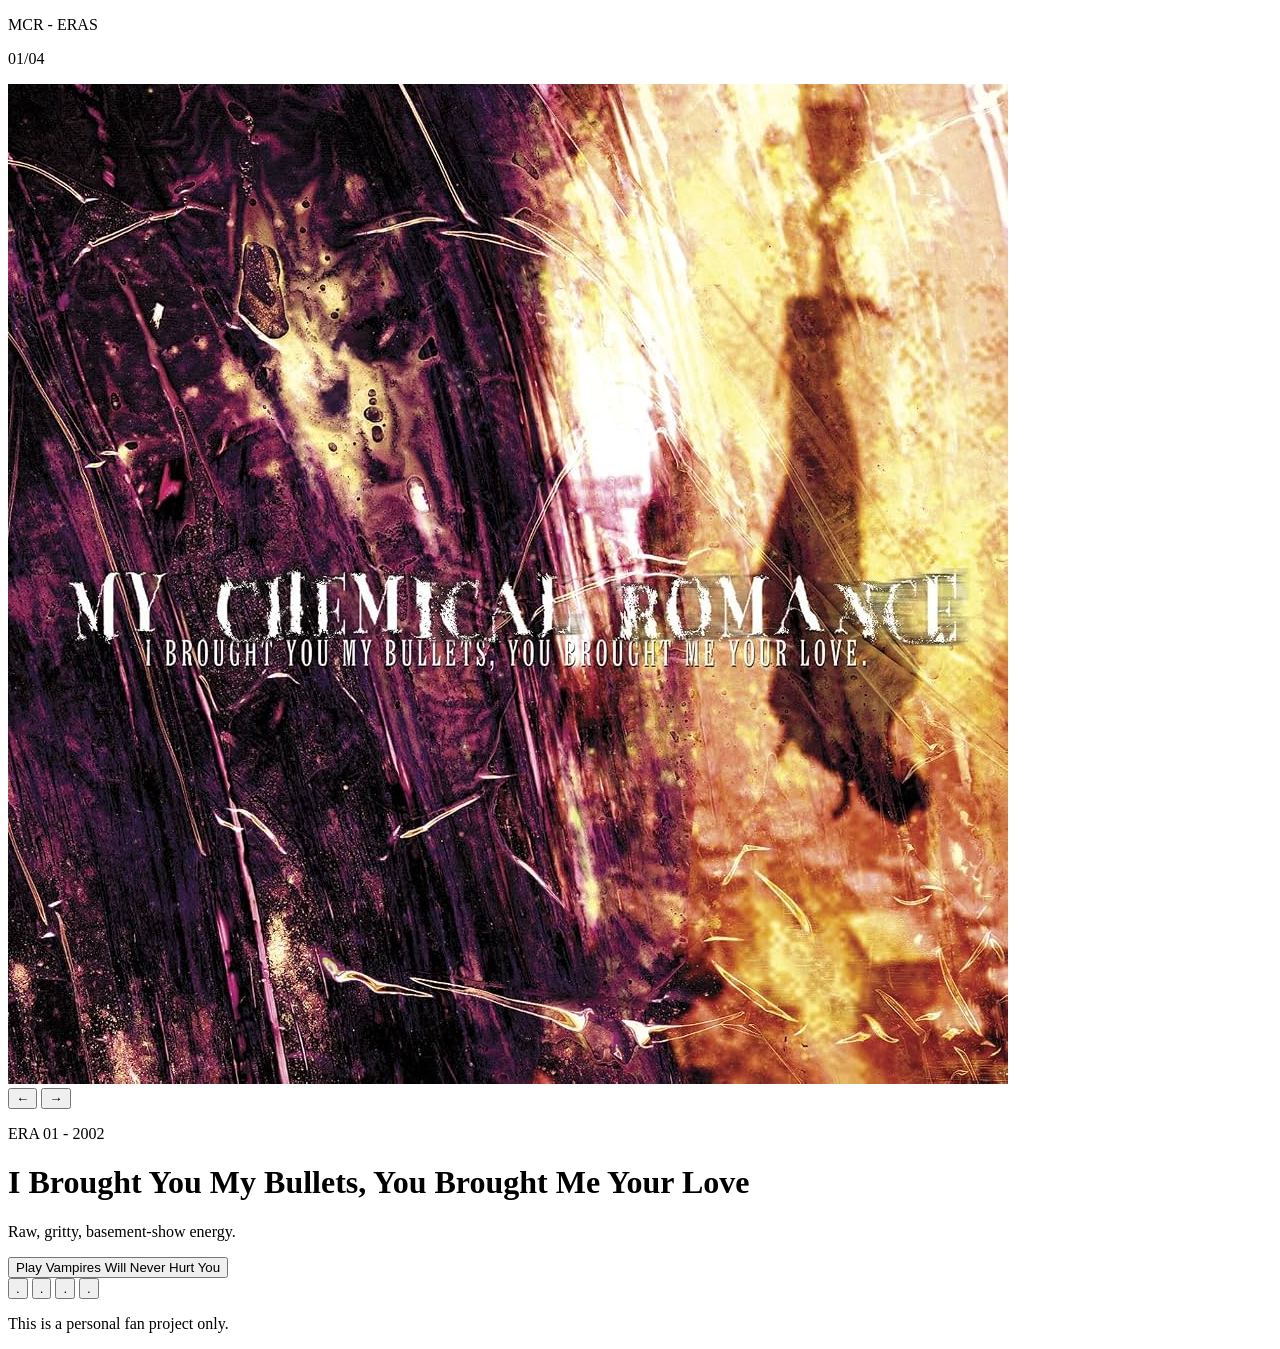
==== 01.html @ e452403d "build html skeleton" ====
<!DOCTYPE html>
<html lang="en">
<head>
    <meta charset="UTF-8">
    <meta name="viewport" content="width=device-width, initial-scale=1.0">
    <link rel="stylesheet" href="mcr.css">
    <script src="mcr.js" defer></script>
    <title>MyChemicalRomanceAlbums</title>
</head>
<body>
    <header> 
        <p>MCR - ERAS</p>
        <p id="numbers">01/04</p>
    
    </header>
<main>
    <div>
        <img src="bullety_cover.jpg" alt="MCR I brought you my bullets you brought me your love" id="albumart"/>
    </div>
     <div>
        <button id="arrowgoback" aria-label="back arrow goes backwards">←</button>
        <button id="arrowgofwd" aria-label="forward arrow goes to next">→</button>
    </div>
    <div>
    <p id="album-year"> ERA 01 - 2002 </p>
    <h1 id="albumname">I Brought You My Bullets, You Brought Me Your Love</h1>
    <p id="description">Raw, gritty, basement-show energy.</p>
    </div>
    
<div>
    <button id="playfavsong">Play Vampires Will Never Hurt You</button>
    <audio id="song">
    <source  src="vampires.mp3" type="audio/mpeg">
Your browser does not support the audio element.
    </audio>
</div>
 <div>
    <button class="dot active" aria-label="scrolling dots">.</button>
    <button class="dot" aria-label="scrolling dots">.</button>
    <button class="dot" aria-label="scrolling dots">.</button>
    <button class="dot" aria-label="scrolling dots">.</button>
    </div>
</main>
<footer>
    <p>This is a personal fan project only.</p>
</footer>
</body>
</html>
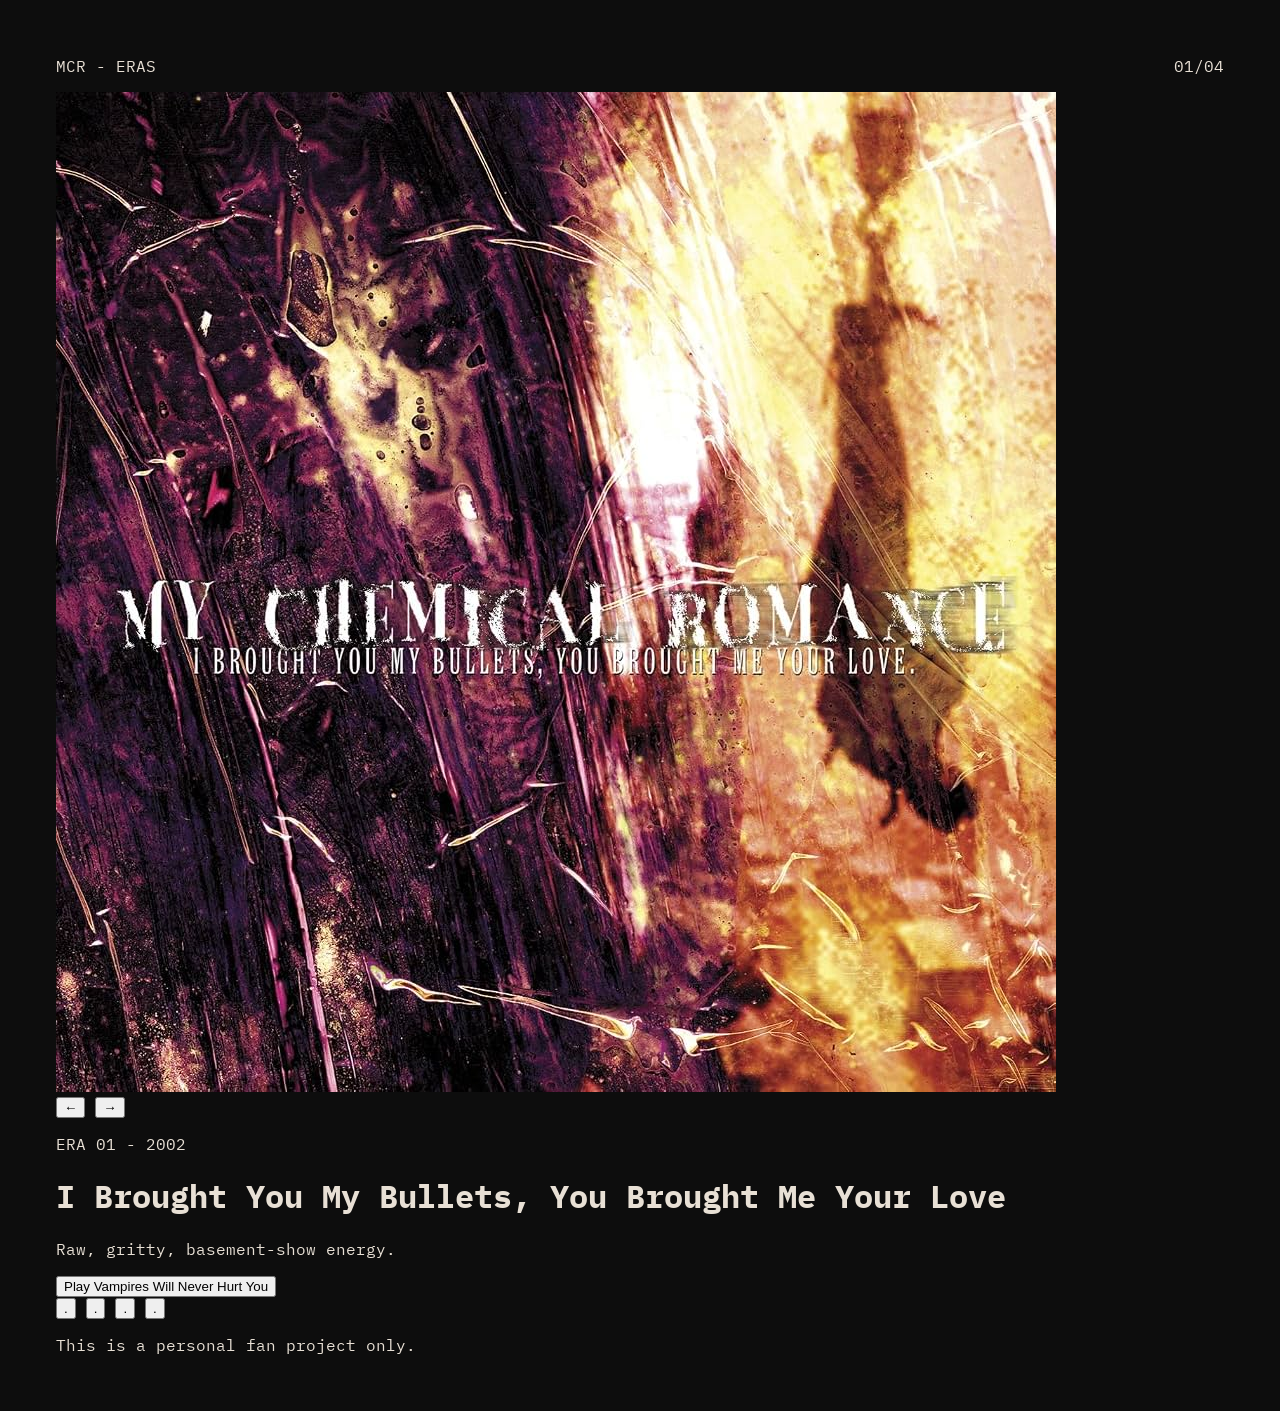
==== commit b4d9ee45: "add css start" ====
--- a/01.html
+++ b/01.html
@@ -1,12 +1,21 @@
 <!DOCTYPE html>
 <html lang="en">
 <head>
+
+
+    <link rel="preconnect" href="https://fonts.googleapis.com">
+    <link rel="preconnect" href="https://fonts.gstatic.com" crossorigin>
+    <link href="https://fonts.googleapis.com/css2?family=IBM+Plex+Mono&family=Special+Elite&display=swap" rel="stylesheet">
     <meta charset="UTF-8">
     <meta name="viewport" content="width=device-width, initial-scale=1.0">
     <link rel="stylesheet" href="mcr.css">
     <script src="mcr.js" defer></script>
-    <title>MyChemicalRomanceAlbums</title>
+
+   
+   
+<title>MyChemicalRomanceAlbums</title>
 </head>
+
 <body>
     <header> 
         <p>MCR - ERAS</p>
--- a/mcr.css
+++ b/mcr.css
@@ -0,0 +1,13 @@
+body {
+    background: #0d0d0d;
+    color: #e8e0d5;
+    margin:0;
+    font-family: "IBM Plex Mono", monospace;
+    padding: 40px 56px;
+    min-height: 100vh;
+}
+
+header {
+    display: flex;
+    justify-content:space-between;
+}
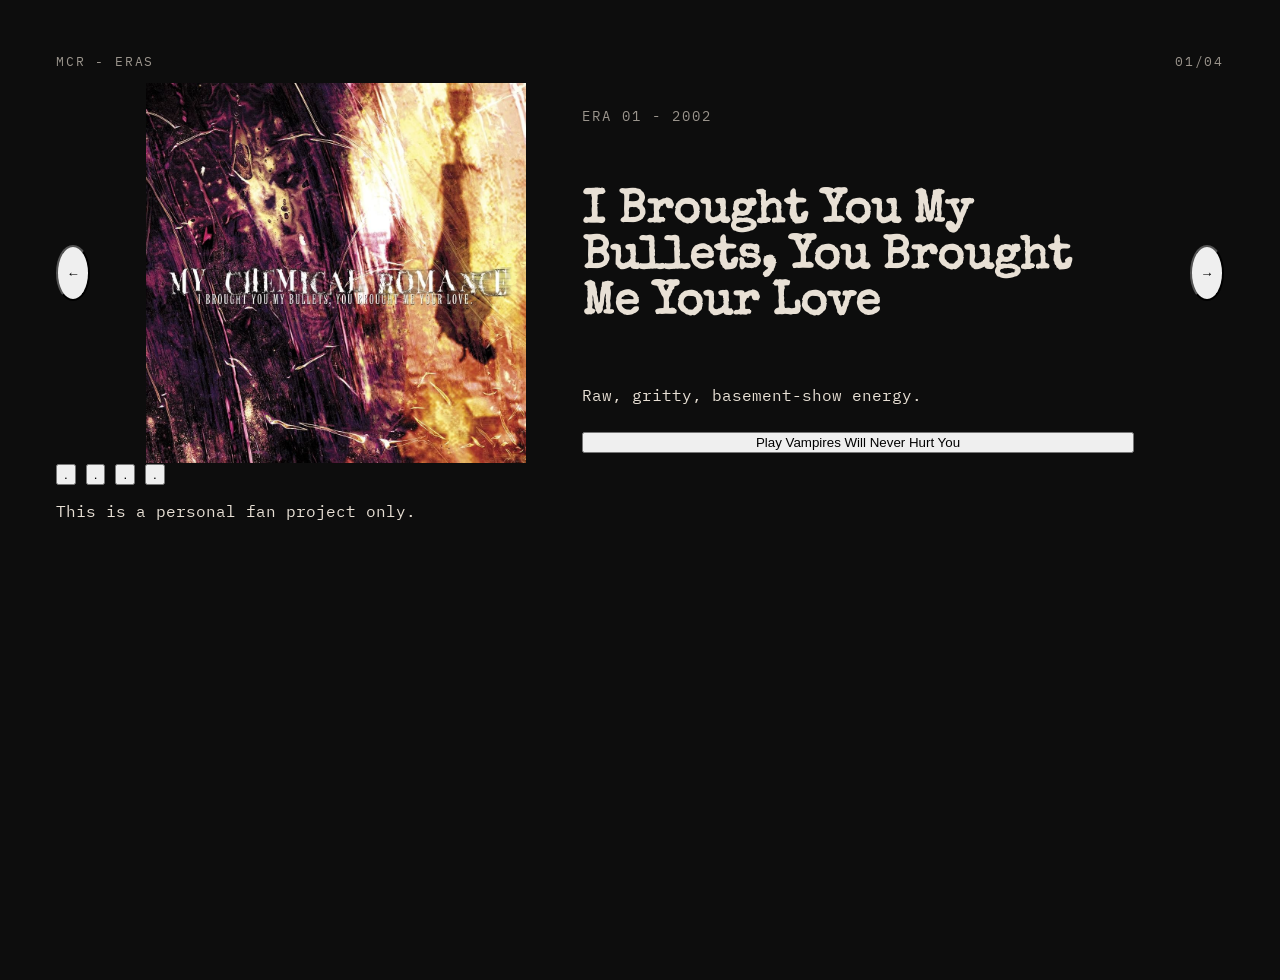
==== commit c8897370: "button styling/font styling" ====
--- a/01.html
+++ b/01.html
@@ -20,34 +20,29 @@
     <header> 
         <p>MCR - ERAS</p>
         <p id="numbers">01/04</p>
-    
     </header>
 <main>
-    <div>
+    <div class="era">
+        <button id="arrowgoback" aria-label="back arrow goes backwards">←</button>
         <img src="bullety_cover.jpg" alt="MCR I brought you my bullets you brought me your love" id="albumart"/>
-    </div>
-     <div>
-        <button id="arrowgoback" aria-label="back arrow goes backwards">←</button>
+        <div class="era-info">
+            <p id="album-year">ERA 01 - 2002</p>
+            <h1 id="albumname">I Brought You My Bullets, You Brought Me Your Love</h1>
+            <p id="description">Raw, gritty, basement-show energy.</p>
+            <button id="playfavsong">Play Vampires Will Never Hurt You</button>
+            <audio id="song">
+                <source src="vampires.mp3" type="audio/mpeg">
+                Your browser does not support the audio element.
+            </audio>
+        </div>
         <button id="arrowgofwd" aria-label="forward arrow goes to next">→</button>
     </div>
-    <div>
-    <p id="album-year"> ERA 01 - 2002 </p>
-    <h1 id="albumname">I Brought You My Bullets, You Brought Me Your Love</h1>
-    <p id="description">Raw, gritty, basement-show energy.</p>
-    </div>
-    
-<div>
-    <button id="playfavsong">Play Vampires Will Never Hurt You</button>
-    <audio id="song">
-    <source  src="vampires.mp3" type="audio/mpeg">
-Your browser does not support the audio element.
-    </audio>
-</div>
- <div>
-    <button class="dot active" aria-label="scrolling dots">.</button>
-    <button class="dot" aria-label="scrolling dots">.</button>
-    <button class="dot" aria-label="scrolling dots">.</button>
-    <button class="dot" aria-label="scrolling dots">.</button>
+
+    <div class="dots">
+        <button class="dot active" aria-label="scrolling dots">.</button>
+        <button class="dot" aria-label="scrolling dots">.</button>
+        <button class="dot" aria-label="scrolling dots">.</button>
+        <button class="dot" aria-label="scrolling dots">.</button>
     </div>
 </main>
 <footer>
--- a/mcr.css
+++ b/mcr.css
@@ -8,6 +8,49 @@
 }
 
 header {
+    text-transform: uppercase;
     display: flex;
     justify-content:space-between;
+     font-size: 13px;
+     letter-spacing: 0.14em;
+     color:#9a948c;
 }
+.era {
+    display: flex;
+    justify-content: center;
+    align-items:center;
+    gap: 56px;
+}
+
+.era-info {
+    display: flex;
+    flex-direction: column;
+    gap: 20px;
+}
+
+#album-year {
+    font-size:14px;
+    text-transform:uppercase;
+    letter-spacing: .14em;
+    color:#9a948c;
+}
+#albumname {
+    font-size: 46px;
+    font-family: "Special Elite" , monospace;
+}
+#description {
+    font-size:16px;
+    line-height: 1.6px;
+}
+#albumart {
+    object-fit: cover; 
+    width: 380px;
+    height: 380px;
+}
+#arrowgoback , #arrowgofwd {
+    border-radius: 50%;
+    width: 56px;
+    height:56px;
+}
+
+
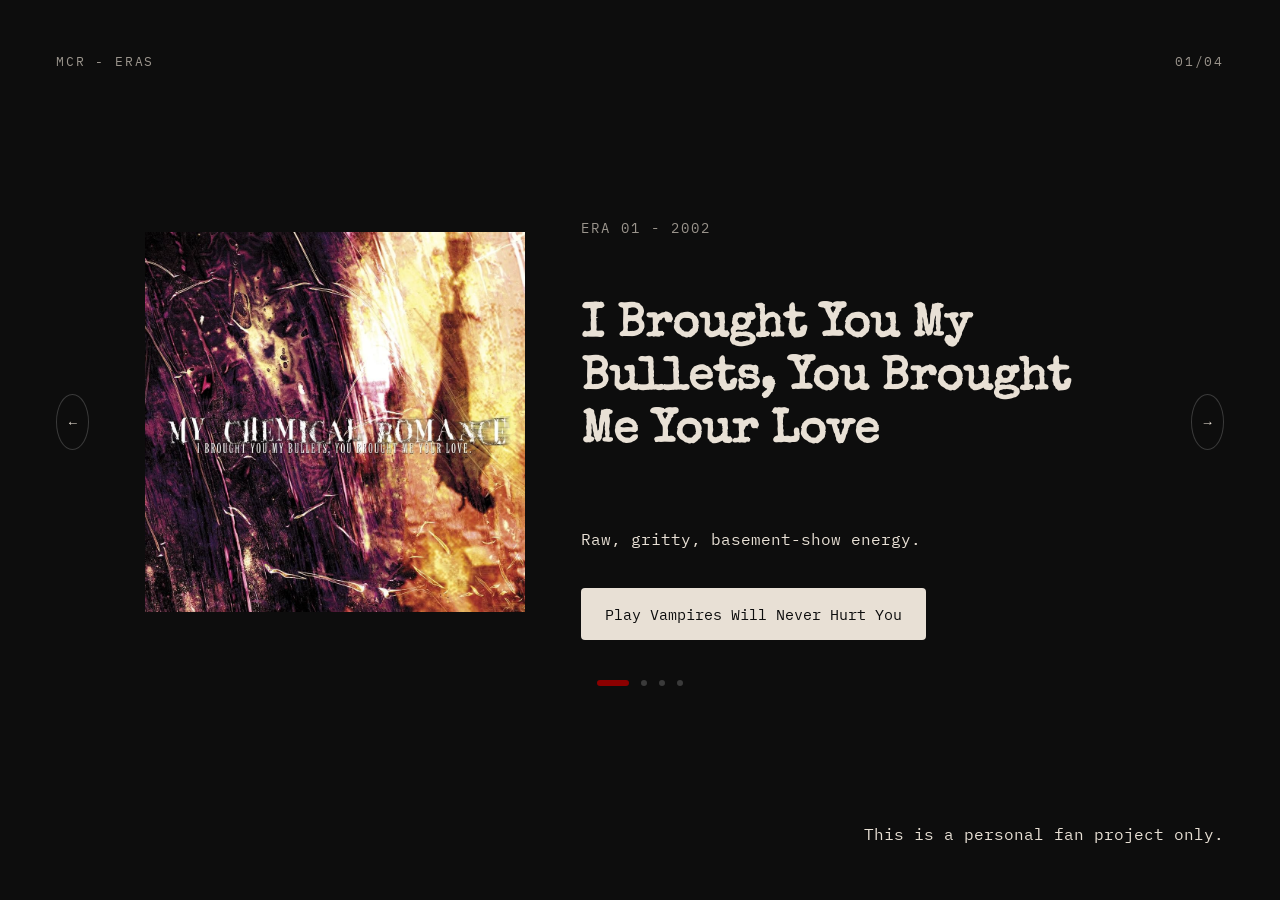
==== commit 215dbf40: "finished css" ====
--- a/01.html
+++ b/01.html
@@ -39,10 +39,10 @@
     </div>
 
     <div class="dots">
-        <button class="dot active" aria-label="scrolling dots">.</button>
-        <button class="dot" aria-label="scrolling dots">.</button>
-        <button class="dot" aria-label="scrolling dots">.</button>
-        <button class="dot" aria-label="scrolling dots">.</button>
+        <button class="dot active" aria-label="scrolling dots"></button>
+        <button class="dot" aria-label="scrolling dots"></button>
+        <button class="dot" aria-label="scrolling dots"></button>
+        <button class="dot" aria-label="scrolling dots"></button>
     </div>
 </main>
 <footer>
--- a/mcr.css
+++ b/mcr.css
@@ -1,10 +1,15 @@
 body {
+
     background: #0d0d0d;
     color: #e8e0d5;
     margin:0;
     font-family: "IBM Plex Mono", monospace;
+    display: flex;
+     flex-direction: column;
     padding: 40px 56px;
     min-height: 100vh;
+    justify-content:space-between;
+    box-sizing: border-box;
 }
 
 header {
@@ -15,6 +20,13 @@
      letter-spacing: 0.14em;
      color:#9a948c;
 }
+
+main {
+    display:flex;
+    flex-direction: column;
+    gap:40px;
+}
+
 .era {
     display: flex;
     justify-content: center;
@@ -37,10 +49,11 @@
 #albumname {
     font-size: 46px;
     font-family: "Special Elite" , monospace;
+    line-height: 1.15;
 }
 #description {
     font-size:16px;
-    line-height: 1.6px;
+    line-height: 1.6;
 }
 #albumart {
     object-fit: cover; 
@@ -51,6 +64,61 @@
     border-radius: 50%;
     width: 56px;
     height:56px;
+    background:transparent;
+    border:1px solid #3a3a3a;
+    color: #e8e0d5;
+    cursor: pointer;
+}
+
+footer {
+    display:flex;
+    justify-content: flex-end;
 }
 
 
+
+
+
+
+.dots {
+    display:flex;
+    justify-content:center;
+    gap:12px;
+
+}
+
+
+.dot {
+    border-radius: 50%;
+    width: 6px;
+    height:6px;
+    background-color:#3a3a3a;
+    border: none;
+    padding:0px;
+}
+
+
+
+.dot.active {
+    width:32px;
+    background-color:#8b0000 ;
+    border-radius: 3px;
+}
+
+
+#playfavsong {
+    height:52px;
+    padding: 0px 24px;
+    background: #e8e0d5;
+    color: #0d0d0d;
+    border: none;
+    border-radius:4px;
+    font-size: 15px;
+    font-family: inherit;
+    cursor: pointer;
+    align-self: start;
+}
+
+
+
+
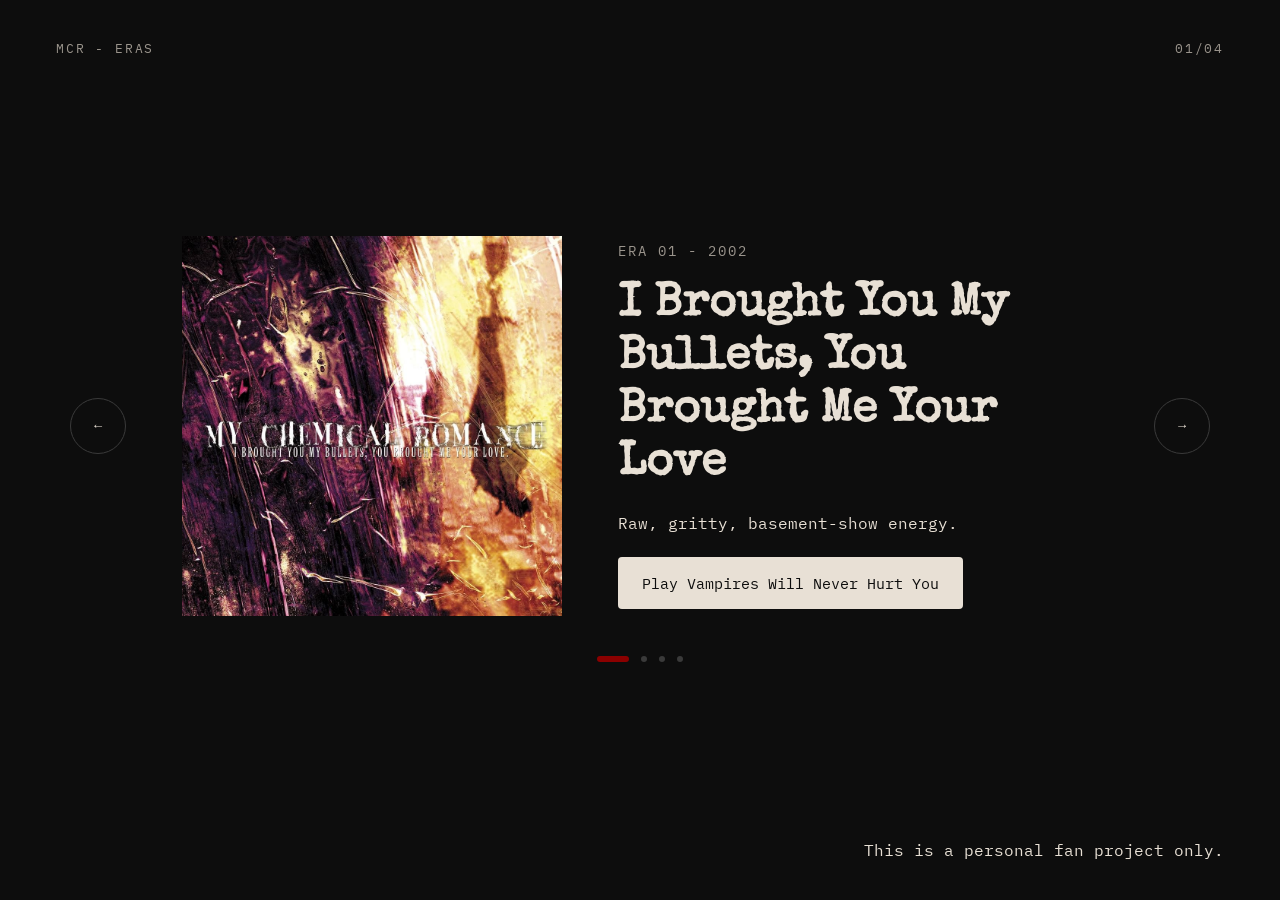
==== commit 9e32a303: "add more functions/refine functions and font change with arrows now" ====
--- a/01.html
+++ b/01.html
@@ -5,7 +5,7 @@
 
     <link rel="preconnect" href="https://fonts.googleapis.com">
     <link rel="preconnect" href="https://fonts.gstatic.com" crossorigin>
-    <link href="https://fonts.googleapis.com/css2?family=IBM+Plex+Mono&family=Special+Elite&display=swap" rel="stylesheet">
+    <link rel="stylesheet" href="https://fonts.googleapis.com/css2?family=IBM+Plex+Mono:wght@400;500&family=Special+Elite&family=Pirata+One&family=Cinzel:wght@700&family=Bangers&display=swap">
     <meta charset="UTF-8">
     <meta name="viewport" content="width=device-width, initial-scale=1.0">
     <link rel="stylesheet" href="mcr.css">
--- a/mcr.css
+++ b/mcr.css
@@ -1,3 +1,7 @@
+h1 ,p {
+    margin:0;
+}
+
 body {
 
     background: #0d0d0d;
@@ -37,6 +41,7 @@
 .era-info {
     display: flex;
     flex-direction: column;
+    width:480px;
     gap: 20px;
 }
 
@@ -49,6 +54,7 @@
 #albumname {
     font-size: 46px;
     font-family: "Special Elite" , monospace;
+    width:480px;
     line-height: 1.15;
 }
 #description {
@@ -68,6 +74,7 @@
     border:1px solid #3a3a3a;
     color: #e8e0d5;
     cursor: pointer;
+    flex-shrink: 0;
 }
 
 footer {
